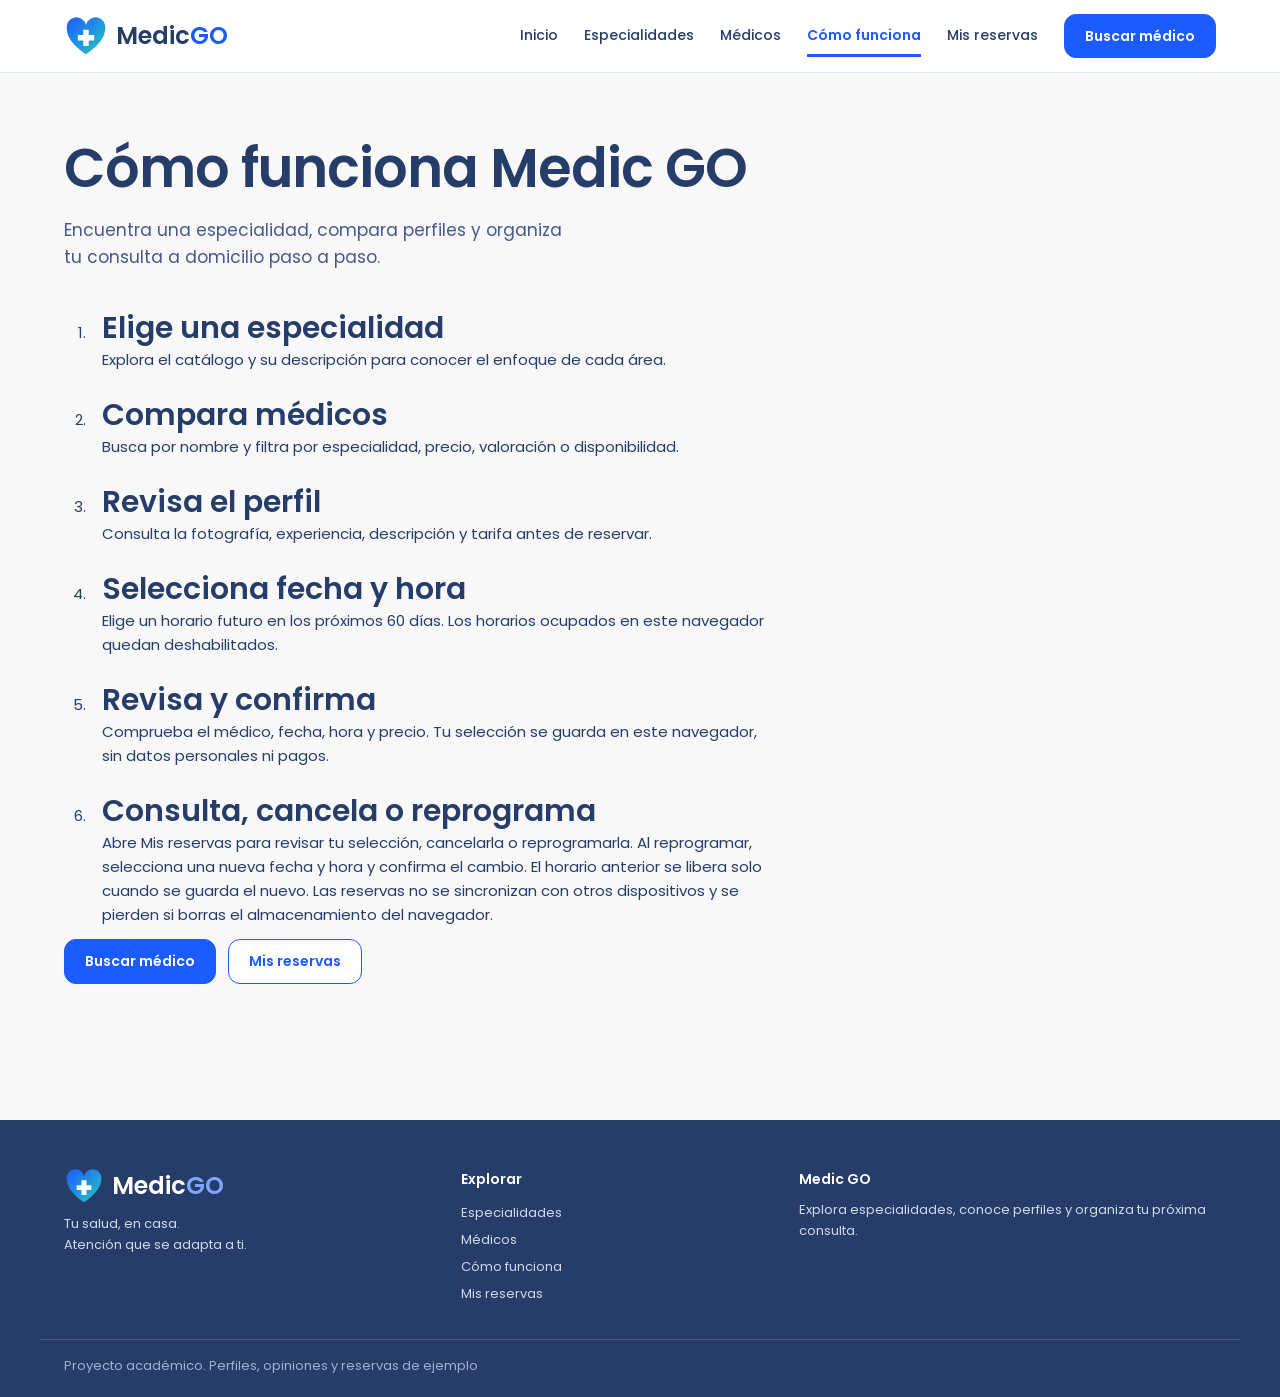
==== como-funciona.html @ 57f389d8 "Separa Medic GO en paginas y completa catalogo opiniones y reservas" ====
<!doctype html>
<html lang="es">
<head>
  <meta charset="utf-8">
  <meta name="viewport" content="width=device-width, initial-scale=1">
  <meta name="theme-color" content="#1b5bff">
  <meta name="description" content="Medic GO: encuentra especialidades, conoce nuestros médicos y elige tu horario de atención a domicilio.">
  <title>Medic GO · Cómo funciona</title>
  <!-- Poppins desde Google Fonts (temporal). Si falla, se usa Arial. -->
  <link rel="preconnect" href="https://fonts.googleapis.com">
  <link rel="preconnect" href="https://fonts.gstatic.com" crossorigin>
  <link rel="stylesheet" href="https://fonts.googleapis.com/css2?family=Poppins:wght@400;500;600&display=swap">
  <link rel="stylesheet" href="css/styles.css">
  <script src="js/data.js" defer></script>
  <script src="js/app.js" defer></script>
</head>
<body>
  <!-- Identidad visual compartida del proyecto. -->
  <svg width="0" height="0" style="position:absolute" aria-hidden="true">
    <defs><linearGradient id="lg" x1="0" y1="0" x2="1" y2="1"><stop offset="0" stop-color="#1b5bff"/><stop offset="1" stop-color="#27c9c0"/></linearGradient></defs>
    <symbol id="logo" viewBox="0 0 48 44"><path d="M24 42S3 29 3 14.5A10.5 10.5 0 0 1 24 10a10.5 10.5 0 0 1 21 4.5C45 29 24 42 24 42z" fill="url(#lg)"/><path d="M21 15h6v6h6v6h-6v6h-6v-6h-6v-6h6z" fill="#fff"/></symbol>
  </svg>

  <a class="skip" href="#contenido">Saltar al contenido</a>

  <header class="site-header" id="inicio-top">
    <div class="container bar">
      <a class="brand" href="index.html" aria-label="Medic GO, ir al inicio"><svg width="44" height="40"><use href="#logo"/></svg><span>Medic<b>GO</b></span></a>
      <button class="menu-btn" id="menu-btn" aria-expanded="false" aria-controls="main-nav" aria-label="Abrir menú"><span></span><span></span><span></span></button>
      <nav class="nav" id="main-nav" aria-label="Navegación principal">
        <a href="index.html">Inicio</a>
        <a href="especialidades.html">Especialidades</a>
        <a href="medicos.html">Médicos</a>
        <a aria-current="page" href="como-funciona.html">Cómo funciona</a>
        <a href="mis-reservas.html">Mis reservas</a>

        <a class="btn" href="medicos.html">Buscar médico</a>
      </nav>
    </div>
  </header>

  <main id="contenido"><section class="section container"><h1>Cómo funciona Medic GO</h1><p class="lead">Encuentra una especialidad, compara perfiles y organiza tu consulta a domicilio paso a paso.</p><ol class="guide"><li><h2>Elige una especialidad</h2><p>Explora el catálogo y su descripción para conocer el enfoque de cada área.</p></li><li><h2>Compara médicos</h2><p>Busca por nombre y filtra por especialidad, precio, valoración o disponibilidad.</p></li><li><h2>Revisa el perfil</h2><p>Consulta la fotografía, experiencia, descripción y tarifa antes de reservar.</p></li><li><h2>Selecciona fecha y hora</h2><p>Elige un horario futuro en los próximos 60 días. Los horarios ocupados en este navegador quedan deshabilitados.</p></li><li><h2>Revisa y confirma</h2><p>Comprueba el médico, fecha, hora y precio. Tu selección se guarda en este navegador, sin datos personales ni pagos.</p></li><li><h2>Consulta, cancela o reprograma</h2><p>Abre Mis reservas para revisar tu selección, cancelarla o reprogramarla. Al reprogramar, selecciona una nueva fecha y hora y confirma el cambio. El horario anterior se libera solo cuando se guarda el nuevo. Las reservas no se sincronizan con otros dispositivos y se pierden si borras el almacenamiento del navegador.</p></li></ol><div class="actions"><a class="btn" href="medicos.html">Buscar médico</a><a class="btn2" href="mis-reservas.html">Mis reservas</a></div></section></main>

  <footer class="footer">
    <div class="container foot-grid">
      <div><a class="brand light" href="index.html"><svg width="40" height="36"><use href="#logo"/></svg><span>Medic<b>GO</b></span></a><p>Tu salud, en casa.<br>Atención que se adapta a ti.</p></div>
      <div><h3>Explorar</h3><a href="especialidades.html">Especialidades</a><a href="medicos.html">Médicos</a><a href="como-funciona.html">Cómo funciona</a><a href="mis-reservas.html">Mis reservas</a></div>
      <div><h3>Medic GO</h3><p>Explora especialidades, conoce perfiles y organiza tu próxima consulta.</p></div>
    </div>
    <p class="copy container">Proyecto académico. Perfiles, opiniones y reservas de ejemplo</p>
  </footer>
  <div id="toast" role="status" aria-live="polite"></div>
</body>
</html>
---- css/styles.css ----
/* COLORES Y CONFIGURACIÓN */
:root {
  --blue: #1b5bff;
  --blue-d: #104ae5;
  --navy: #263d69;
  --hero: #dbe7ff;
  --soft: #edf3ff;
  --bg: #f8f8f9;
  --gray: #6b7790;
  --line: #dae7ff;
  --sand: #fff3d6;
  --r: 16px;
  --max: 1200px;
}

* {
  box-sizing: border-box;
}

[hidden] {
  display: none !important;
}

html {
  scroll-behavior: smooth;
  scroll-padding-top: 90px;
}

body {
  margin: 0;
  font-family: Poppins, Arial, sans-serif;
  font-size: 15px;
  line-height: 1.6;
  color: var(--navy);
  background: var(--bg);
}

h1, h2, h3, p, ul, ol {
  margin: 0;
}

ul, ol {
  padding: 0;
  list-style: none;
}

h1 {
  font-size: clamp(32px, 4.6vw, 54px);
  line-height: 1.15;
  font-weight: 600;
  letter-spacing: -1px;
}

h2 {
  font-size: clamp(22px, 2.6vw, 30px);
  line-height: 1.3;
  font-weight: 600;
}

h3 {
  font-size: 16px;
  font-weight: 600;
}

a {
  color: inherit;
}

button, input, select {
  font-family: inherit;
}

.muted {
  color: var(--gray);
}

:focus-visible {
  outline: 3px solid #91b1ff;
  outline-offset: 3px;
}

.container {
  width: 100%;
  max-width: var(--max);
  margin: 0 auto;
  padding: 0 24px;
}

.skip {
  position: absolute;
  left: -999px;
  top: 8px;
  background: white;
  padding: 8px 14px;
  border-radius: 8px;
  z-index: 100;
}

.skip:focus {
  left: 8px;
}

/* BOTONES */
.btn, .btn2 {
  display: inline-flex;
  align-items: center;
  justify-content: center;
  gap: 8px;
  min-height: 44px;
  padding: 10px 20px;
  border-radius: 12px;
  font-size: 14px;
  font-weight: 600;
  text-decoration: none;
  cursor: pointer;
  border: 1px solid var(--blue);
  transition: background .2s, transform .2s;
}

.btn {
  background: var(--blue);
  color: white;
}

.btn:hover {
  background: var(--blue-d);
  transform: translateY(-1px);
}

.btn2 {
  background: white;
  color: var(--blue);
}

.btn2:hover {
  background: var(--soft);
}

.big {
  min-height: 52px;
  padding: 12px 28px;
  font-size: 15px;
}

.full {
  width: 100%;
  margin-top: 20px;
}

/* ENCABEZADO */
.site-header {
  position: sticky;
  top: 0;
  z-index: 50;
  background: #ffffffee;
  backdrop-filter: blur(10px);
  border-bottom: 1px solid var(--line);
}

.bar {
  display: flex;
  align-items: center;
  justify-content: space-between;
  gap: 20px;
  min-height: 72px;
}

.brand {
  display: flex;
  align-items: center;
  gap: 8px;
  text-decoration: none;
  font-size: 24px;
  font-weight: 600;
  line-height: 1;
}

.brand b {
  color: var(--blue);
  font-weight: 600;
}

.nav {
  display: flex;
  align-items: center;
  gap: 26px;
}

.nav > a:not(.btn) {
  text-decoration: none;
  font-size: 14px;
  font-weight: 500;
  padding: 6px 0;
  border-bottom: 2px solid transparent;
}

.nav > a:not(.btn):hover {
  color: var(--blue);
  border-color: var(--blue);
}

.menu-btn {
  display: none;
  width: 44px;
  height: 44px;
  border: 1px solid var(--line);
  border-radius: 12px;
  background: white;
  cursor: pointer;
  flex-direction: column;
  justify-content: center;
  align-items: center;
  gap: 5px;
}

.menu-btn span {
  width: 20px;
  height: 2px;
  background: var(--navy);
  border-radius: 2px;
  transition: .2s;
}

.menu-btn[aria-expanded="true"] span:nth-child(1) {
  transform: translateY(7px) rotate(45deg);
}

.menu-btn[aria-expanded="true"] span:nth-child(2) {
  opacity: 0;
}

.menu-btn[aria-expanded="true"] span:nth-child(3) {
  transform: translateY(-7px) rotate(-45deg);
}

/* PORTADA */
.hero {
  background: linear-gradient(135deg, var(--hero), #eef4ff);
  padding: 64px 0 90px;
}

.hero-grid {
  display: grid;
  grid-template-columns: 1.05fr .95fr;
  gap: 48px;
  align-items: center;
}

.eyebrow {
  display: inline-block;
  font-size: 12px;
  font-weight: 600;
  letter-spacing: 1.5px;
  text-transform: uppercase;
  color: var(--blue);
  margin-bottom: 14px;
}

.lead {
  font-size: 17px;
  color: #46598a;
  margin: 18px 0 26px;
  max-width: 520px;
}

.actions {
  display: flex;
  gap: 12px;
  flex-wrap: wrap;
}

.chips {
  display: flex;
  gap: 10px;
  flex-wrap: wrap;
  margin-top: 24px;
}

.chips li {
  font-size: 12px;
  background: white;
  border: 1px solid var(--line);
  border-radius: 20px;
  padding: 5px 14px;
}

.chips li::before {
  content: "✓ ";
  color: var(--blue);
  font-weight: 600;
}

.art {
  position: relative;
  min-height: 380px;
  display: grid;
  place-items: center;
  padding: 14px;
}

.hero-photo {
  width: 100%;
  height: 400px;
  object-fit: cover;
  object-position: center 25%;
  border-radius: 32px 100px 32px 32px;
  box-shadow: 0 24px 50px #263d6920;
  background: var(--soft);
}

.art-chip, .art-card {
  position: absolute;
  background: white;
  border: 1px solid var(--line);
  border-radius: 14px;
  box-shadow: 0 10px 30px #263d6914;
  font-size: 12px;
}

.art-chip {
  top: 30px;
  right: 0;
  padding: 7px 14px;
  font-weight: 500;
}

.art-card {
  padding: 12px 16px;
  display: flex;
  flex-direction: column;
  line-height: 1.35;
}

.art-card b {
  font-size: 14px;
}

.art-card span {
  color: var(--gray);
  font-size: 11px;
}

.art-card.cal {
  left: -10px;
  bottom: 40px;
}

/* BUSCADOR */
.search-wrap {
  margin-top: -34px;
  position: relative;
  z-index: 2;
}

.search {
  display: flex;
  align-items: center;
  gap: 12px;
  background: white;
  border: 1px solid var(--line);
  border-radius: 16px;
  padding: 8px 8px 8px 20px;
  box-shadow: 0 12px 40px #263d6914;
  color: var(--blue);
}

.search input {
  flex: 1;
  min-width: 0;
  border: 0;
  background: none;
  font-size: 15px;
  color: var(--navy);
  padding: 10px 0;
}

.search input::placeholder {
  color: var(--gray);
}

.hint {
  font-size: 11px;
  color: var(--gray);
  margin: 8px 0 0 6px;
}

/* SECCIONES */
.section {
  padding: 64px 24px 8px;
}

.head {
  display: flex;
  align-items: flex-end;
  justify-content: space-between;
  gap: 16px;
  margin-bottom: 24px;
}

.tiles {
  display: grid;
  grid-template-columns: repeat(4, 1fr);
  gap: 16px;
}

.tile {
  display: flex;
  align-items: center;
  gap: 16px;
  background: white;
  border: 1px solid var(--line);
  border-radius: var(--r);
  padding: 18px;
  text-align: left;
  font: inherit;
  color: inherit;
  cursor: pointer;
  text-decoration: none;
  transition: .2s;
}

.tile:hover {
  border-color: #aac5ff;
  box-shadow: 0 10px 28px #1b5bff18;
  transform: translateY(-2px);
}

.tile .ic {
  width: 52px;
  height: 52px;
  border-radius: 50%;
  display: grid;
  place-items: center;
  flex-shrink: 0;
  background: var(--t, #edf3ff);
  color: var(--c, #1b5bff);
}

.tile b {
  display: block;
  font-size: 14px;
  font-weight: 600;
  line-height: 1.3;
}

.tile small {
  display: block;
  font-size: 11px;
  color: var(--gray);
  line-height: 1.4;
  margin-top: 2px;
}

.empty {
  text-align: center;
  color: var(--gray);
  padding: 24px;
}

/* Los destinos de navegación quedan visibles bajo la cabecera fija. */
section[id], #contenido {
  scroll-margin-top: 8px;
}

.dialog-actions {
  display: flex;
  flex-wrap: wrap;
  gap: 12px;
  margin-top: 16px;
}

.dialog-actions > button {
  flex: 1 1 160px;
}

#clear-filters {
  margin-bottom: 12px;
}

/* CÓMO FUNCIONA */
.steps-band {
  background: white;
  border-block: 1px solid var(--line);
  margin-top: 56px;
  padding: 56px 0;
}

.steps-band h2 {
  text-align: center;
  margin-bottom: 32px;
}

.steps {
  display: grid;
  grid-template-columns: repeat(4, 1fr);
  gap: 20px;
}

.steps li {
  text-align: center;
  padding: 8px 14px;
}

.steps span {
  width: 48px;
  height: 48px;
  border-radius: 50%;
  background: var(--blue);
  color: white;
  font-weight: 600;
  font-size: 18px;
  display: grid;
  place-items: center;
  margin: 0 auto 12px;
}

.steps p {
  font-size: 13px;
  color: var(--gray);
}

/* FILTROS */
.filters {
  display: grid;
  grid-template-columns: repeat(3, 1fr);
  gap: 18px;
  padding: 24px;
  background: white;
  border: 1px solid var(--line);
  border-radius: 16px;
  margin-bottom: 16px;
}

.filters label, .field {
  display: flex;
  flex-direction: column;
  gap: 8px;
  font-weight: 500;
  font-size: 13px;
}

select, input[type="date"] {
  width: 100%;
  padding: 12px;
  border: 1px solid #bdcdef;
  border-radius: 10px;
  font: inherit;
  color: var(--navy);
  background: white;
}

#result-count {
  margin-bottom: 18px;
}

.load-more {
  display: flex;
  margin: 24px auto 0;
}

/* TARJETAS DE MÉDICOS */
.docs {
  display: grid;
  grid-template-columns: repeat(3, 1fr);
  gap: 20px;
}

.doc {
  position: relative;
  background: white;
  border: 1px solid var(--line);
  border-radius: var(--r);
  padding: 22px;
  display: flex;
  flex-direction: column;
  gap: 10px;
  font-size: 13px;
}

.doctor-photo {
  width: 100%;
  height: 220px;
  object-fit: contain;
  object-position: center;
  border-radius: 12px;
  margin-bottom: 12px;
  background: var(--soft);
}

.doc-top {
  display: flex;
  align-items: center;
  gap: 14px;
  margin-bottom: 6px;
}

.doc h3 {
  font-size: 16px;
}

.doc .sp {
  color: var(--gray);
}

.pill {
  display: inline-flex;
  align-items: center;
  gap: 6px;
  font-size: 11px;
  border: 1px solid var(--line);
  border-radius: 20px;
  padding: 2px 11px;
  align-self: flex-start;
  background: white;
}

.pill::before {
  content: "";
  width: 6px;
  height: 6px;
  border-radius: 50%;
  background: var(--blue);
}

.price {
  font-size: 20px;
  font-weight: 600;
  margin-top: 4px;
}

.price small {
  font-size: 11px;
  font-weight: 400;
  color: var(--gray);
}

.doc .btn {
  margin-top: auto;
}

/* BLOQUES DE INFORMACIÓN */
.bands {
  display: grid;
  grid-template-columns: 1fr 1fr;
  gap: 20px;
  margin-top: 56px;
}

.band {
  display: flex;
  align-items: center;
  gap: 16px;
  border-radius: var(--r);
  padding: 24px;
  flex-wrap: wrap;
}

.band div {
  flex: 1;
  min-width: 200px;
}

.band p {
  font-size: 13px;
  margin-top: 4px;
}

.band.blue {
  background: #dde8ff;
}

.band.sand {
  background: var(--sand);
  border: 1px solid #f2dfac;
}

.ico {
  width: 48px;
  height: 48px;
  border-radius: 14px;
  background: white;
  color: var(--blue);
  display: grid;
  place-items: center;
  font-size: 22px;
  flex-shrink: 0;
}

/* MIS RESERVAS */
.booking {
  display: flex;
  align-items: center;
  gap: 16px;
  background: white;
  border: 1px solid var(--line);
  border-radius: var(--r);
  padding: 16px 20px;
  margin-bottom: 12px;
  flex-wrap: wrap;
}

.booking div {
  flex: 1;
  min-width: 180px;
}

.booking p {
  font-size: 12px;
  color: var(--gray);
}

.tag {
  font-size: 11px;
  background: var(--sand);
  color: #6b4c0c;
  border-radius: 8px;
  padding: 3px 10px;
}

.tag.x {
  background: #f5eded;
  color: #9a4d4d;
}

.noreserv {
  text-align: center;
  background: white;
  border: 1px dashed #aac5ff;
  border-radius: var(--r);
  padding: 40px 20px;
}

.noreserv p {
  color: var(--gray);
  margin: 6px 0 16px;
}

/* VENTANAS DE PERFIL Y RESERVA */
dialog {
  position: fixed;
  width: min(620px, calc(100% - 28px));
  max-height: 90dvh;
  overflow: auto;
  border: 1px solid var(--line);
  border-radius: 24px;
  padding: 36px;
  color: var(--navy);
  background: white;
  box-shadow: 0 24px 100px #101e4c40;
}

dialog::backdrop {
  background: #15254288;
  backdrop-filter: blur(4px);
}

dialog h2 {
  margin: 12px 0;
}

dialog p {
  margin: 10px 0;
}

.close-dialog {
  position: absolute;
  right: 12px;
  top: 12px;
  width: 40px;
  height: 40px;
  border: 0;
  border-radius: 50%;
  background: var(--soft);
  color: var(--navy);
  font-size: 28px;
  cursor: pointer;
  z-index: 2;
}

.profile-photo {
  display: block;
  width: 150px;
  height: 150px;
  object-fit: contain;
  object-position: center;
  background: var(--soft);
  border-radius: 24px;
  margin-bottom: 20px;
}

.profile-bio {
  color: var(--gray);
}

.profile-stats {
  display: grid;
  grid-template-columns: 1fr 1fr;
  gap: 12px;
  margin: 24px 0;
}

.profile-stats div {
  background: var(--soft);
  padding: 16px;
  border-radius: 12px;
}

.profile-stats small {
  display: block;
}

.field {
  margin: 24px 0;
}

fieldset {
  padding: 0;
  margin: 16px 0;
  border: 0;
}

legend {
  margin-bottom: 12px;
  font-weight: 500;
  font-size: 14px;
}

.time-grid {
  display: grid;
  grid-template-columns: repeat(4, 1fr);
  gap: 10px;
}

.time-slot {
  position: relative;
}

.time-slot input {
  position: absolute;
  opacity: 0;
  width: 100%;
  height: 100%;
  margin: 0;
}

.time-slot span {
  display: block;
  text-align: center;
  border: 1px solid var(--line);
  border-radius: 10px;
  padding: 10px;
  color: var(--blue);
  cursor: pointer;
}

.time-slot input:checked + span {
  background: var(--blue);
  color: white;
}

.time-slot input:disabled + span {
  color: #a4adbb;
  background: #f1f3f6;
  text-decoration: line-through;
  cursor: not-allowed;
}

.time-slot input:focus-visible + span {
  outline: 3px solid #91b1ff;
  outline-offset: 2px;
}

.summary {
  background: var(--soft);
  border: 1px solid var(--line);
  padding: 20px;
  border-radius: 14px;
  margin: 24px 0;
}

.success-icon {
  width: 64px;
  height: 64px;
  display: grid;
  place-items: center;
  border-radius: 50%;
  background: #ddf7ed;
  color: #13865d;
  font-size: 32px;
}

#form-error {
  color: #ad2338;
}

/* PIE DE PÁGINA */
.footer {
  background: var(--navy);
  color: #cfd9ee;
  margin-top: 80px;
  padding: 48px 0 20px;
}

.foot-grid {
  display: grid;
  grid-template-columns: 1.2fr 1fr 1.4fr;
  gap: 40px;
}

.footer h3 {
  color: white;
  font-size: 14px;
  margin-bottom: 10px;
}

.footer a:not(.brand) {
  display: block;
  text-decoration: none;
  font-size: 13px;
  padding: 3px 0;
}

.footer a:hover {
  color: white;
  text-decoration: underline;
}

.footer p {
  font-size: 13px;
}

.foot-grid a {
  width: fit-content;
}

.brand.light {
  color: white;
  margin-bottom: 10px;
}

.brand.light b {
  color: #7fa5ff;
}

.copy {
  margin-top: 32px;
  border-top: 1px solid #ffffff22;
  padding-top: 16px;
  font-size: 11px;
  color: #9fb0d3;
}

/* NOTIFICACIONES */
#toast {
  position: fixed;
  left: 50%;
  bottom: 28px;
  transform: translateX(-50%) translateY(20px);
  background: var(--navy);
  color: white;
  padding: 12px 20px;
  border-radius: 12px;
  font-size: 13px;
  opacity: 0;
  pointer-events: none;
  transition: .25s;
  z-index: 99;
  max-width: 90%;
  text-align: center;
}

#toast.show {
  opacity: 1;
  transform: translateX(-50%);
}

/* ADAPTACIÓN A TABLET */
@media (max-width: 1100px) {
  .nav {
    gap: 14px;
  }

  .nav > a:not(.btn) {
    font-size: 12px;
  }
}

@media (max-width: 1000px) {
  .tiles, .docs, .steps {
    grid-template-columns: repeat(2, 1fr);
  }

  .hero-grid {
    grid-template-columns: 1fr;
  }

  .art {
    min-height: 320px;
  }

  .bands {
    grid-template-columns: 1fr;
  }

  .foot-grid {
    grid-template-columns: 1fr 1fr;
  }
}

/* MENÚ EN CELULAR */
@media (max-width: 860px) {
  .menu-btn {
    display: flex;
  }

  .nav {
    display: none;
    position: absolute;
    left: 0;
    right: 0;
    top: 100%;
    background: white;
    border-bottom: 1px solid var(--line);
    flex-direction: column;
    align-items: stretch;
    gap: 0;
    padding: 8px 24px 20px;
    box-shadow: 0 16px 30px #263d6916;
  }

  .nav.open {
    display: flex;
  }

  .nav > a:not(.btn) {
    padding: 14px 0;
    border-bottom: 1px solid var(--soft);
    font-size: 14px;
  }

  .nav .btn {
    margin-top: 10px;
  }
}

@media (max-width: 600px) {
  .filters {
    grid-template-columns: 1fr;
    padding: 18px;
  }

  .hero-photo {
    height: 330px;
  }

  .art-card.cal {
    left: 0;
  }

  .time-grid {
    grid-template-columns: repeat(2, 1fr);
  }

  dialog {
    padding: 28px 20px;
  }

  .doctor-photo {
    height: 260px;
  }

  .hero h1 {
    font-size: 38px;
  }

  .hero .lead {
    font-size: 16px;
  }
}

@media (max-width: 560px) {
  .container {
    padding: 0 16px;
  }

  .section {
    padding: 44px 16px 4px;
  }

  .hero {
    padding: 40px 0 70px;
  }

  .tiles, .docs, .steps, .foot-grid {
    grid-template-columns: 1fr;
  }

  .actions .btn, .actions .btn2 {
    flex: 1;
  }

  .search .btn {
    padding: 10px 14px;
  }

  .head {
    flex-direction: column;
    align-items: flex-start;
  }
}

@media (prefers-reduced-motion: reduce) {
  html {
    scroll-behavior: auto;
  }

  * {
    transition: none !important;
  }
}

/* Páginas independientes */
.nav a[aria-current="page"] { color: var(--primary, #1b5bff); font-weight:600; box-shadow:0 3px #1b5bff; }
main { min-height:55vh; padding-bottom:48px; }
.detail-page { max-width:760px; margin:32px auto; padding:32px; background:#fff; border:1px solid #e3eaf5; border-radius:24px; }
.detail-page .profile-photo { max-width:100%; }
.filters input { width:100%; min-width:0; padding:12px; border:1px solid #cad6e8; border-radius:10px; font:inherit; }
.guide { padding-left:26px; max-width:850px; }
.guide li { padding:12px; }
@media(max-width:600px){.detail-page{width:calc(100% - 32px);padding:24px 16px;}.detail-page .profile-photo{float:none;} }

.doc-description { font-size:13px; color:var(--gray); flex-grow:1; }
.rating-link { display:block; color:var(--blue); padding:10px 0; font-size:14px; text-decoration:underline; text-underline-offset:3px; }
.rating-link:hover { color:var(--blue-d); }
.reviews-section { margin-top:40px; padding-top:32px; border-top:1px solid var(--line); scroll-margin-top:100px; }
.review-overview { display:grid; grid-template-columns:1fr 1.4fr; gap:24px; align-items:center; margin:24px 0; }
.rating-average { font-size:48px; color:var(--blue); }
.rating-row { display:flex; align-items:center; gap:12px; font-size:13px; margin:6px 0; }
.rating-row meter { flex:1; min-width:0; accent-color:var(--blue); }
.review-order { margin:24px 0; max-width:260px; }
.review { padding:20px 0; border-top:1px solid var(--line); }
.review .head { gap:12px; margin-bottom:8px; }
.review time { font-size:12px; color:var(--gray); }
.stars { color:var(--blue); font-size:19px; letter-spacing:2px; }
.availability-note { margin:20px 0 0; }
.back-link { display:block; margin-bottom:24px; color:var(--blue); }
.booking-photo { width:68px; height:82px; object-fit:contain; border-radius:12px; background:var(--soft); }
.booking-actions { display:flex; gap:10px; flex-wrap:wrap; }
.booking > div { min-width:0; }
.booking small { overflow-wrap:anywhere; }
.booking h3 a { color:var(--navy); }
.detail-page h1 { font-size:clamp(26px,5vw,38px); margin-bottom:16px; }
.detail-page h2 { font-size:23px; }
.guide { list-style:decimal; }
.guide p { max-width:75ch; }
#reservation-form { margin-top:24px; }
.doc .btn { margin-top:12px; }
main > .search-wrap:first-child { margin-top:32px; }
@media(max-width:600px) {
  .review-overview { grid-template-columns:1fr; gap:12px; }
  .booking { display:grid; grid-template-columns:68px minmax(0,1fr); align-items:start; }
  .booking .tag { grid-column:2; justify-self:start; }
  .booking .booking-actions { grid-column:1 / -1; width:100%; }
  .booking-actions .btn2 { flex:1 1 130px; text-align:center; }
}
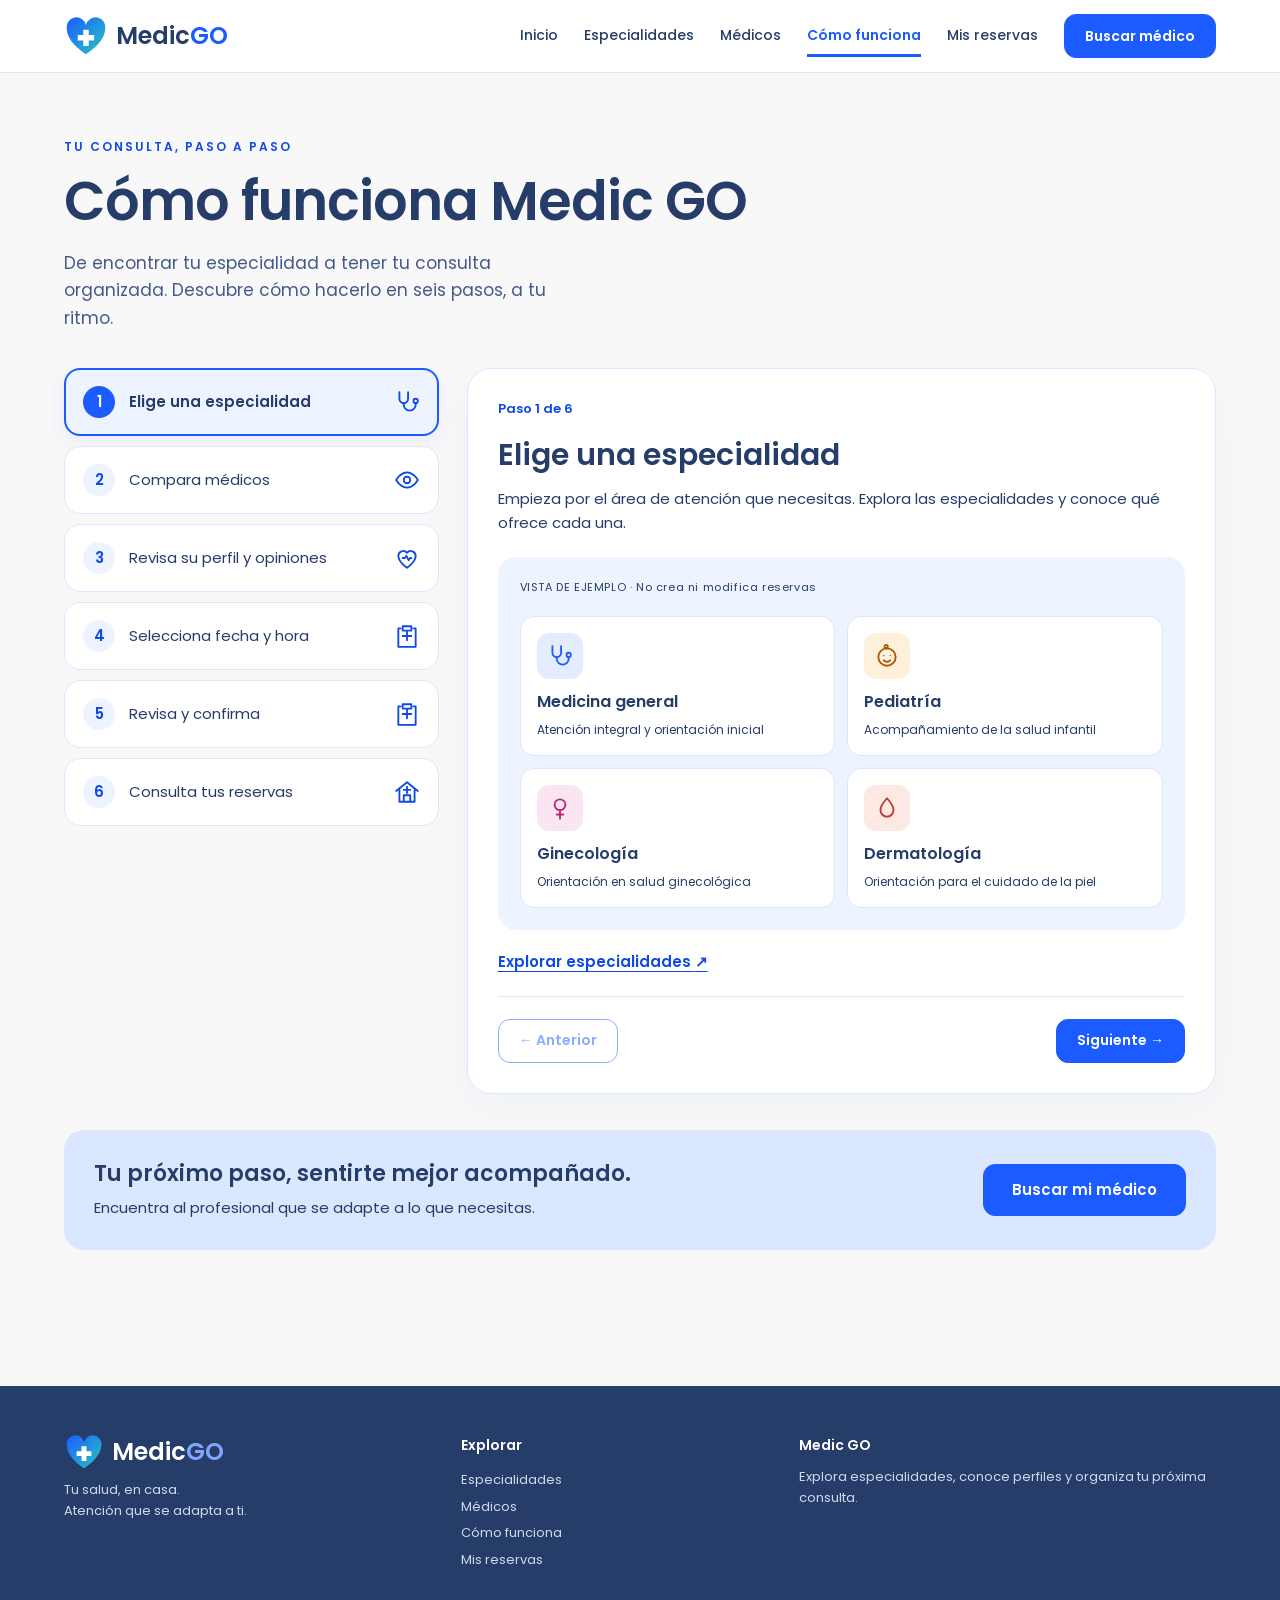
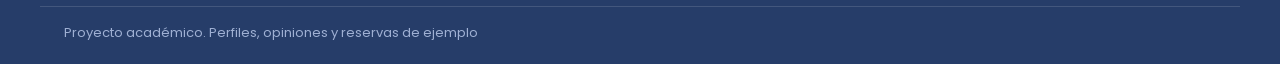
==== commit fcbe9276: "Mejora Cómo funciona con guía interactiva accesible" ====
--- a/como-funciona.html
+++ b/como-funciona.html
@@ -11,8 +11,10 @@
   <link rel="preconnect" href="https://fonts.gstatic.com" crossorigin>
   <link rel="stylesheet" href="https://fonts.googleapis.com/css2?family=Poppins:wght@400;500;600&display=swap">
   <link rel="stylesheet" href="css/styles.css">
+  <link rel="stylesheet" href="css/guia.css">
   <script src="js/data.js" defer></script>
   <script src="js/app.js" defer></script>
+  <script src="js/guia.js" defer></script>
 </head>
 <body>
   <!-- Identidad visual compartida del proyecto. -->
@@ -39,7 +41,21 @@
     </div>
   </header>
 
-  <main id="contenido"><section class="section container"><h1>Cómo funciona Medic GO</h1><p class="lead">Encuentra una especialidad, compara perfiles y organiza tu consulta a domicilio paso a paso.</p><ol class="guide"><li><h2>Elige una especialidad</h2><p>Explora el catálogo y su descripción para conocer el enfoque de cada área.</p></li><li><h2>Compara médicos</h2><p>Busca por nombre y filtra por especialidad, precio, valoración o disponibilidad.</p></li><li><h2>Revisa el perfil</h2><p>Consulta la fotografía, experiencia, descripción y tarifa antes de reservar.</p></li><li><h2>Selecciona fecha y hora</h2><p>Elige un horario futuro en los próximos 60 días. Los horarios ocupados en este navegador quedan deshabilitados.</p></li><li><h2>Revisa y confirma</h2><p>Comprueba el médico, fecha, hora y precio. Tu selección se guarda en este navegador, sin datos personales ni pagos.</p></li><li><h2>Consulta, cancela o reprograma</h2><p>Abre Mis reservas para revisar tu selección, cancelarla o reprogramarla. Al reprogramar, selecciona una nueva fecha y hora y confirma el cambio. El horario anterior se libera solo cuando se guarda el nuevo. Las reservas no se sincronizan con otros dispositivos y se pierden si borras el almacenamiento del navegador.</p></li></ol><div class="actions"><a class="btn" href="medicos.html">Buscar médico</a><a class="btn2" href="mis-reservas.html">Mis reservas</a></div></section></main>
+  <main id="contenido" class="how-guide">
+    <section class="section container">
+      <div class="guide-intro"><span class="guide-eyebrow">TU CONSULTA, PASO A PASO</span><h1>Cómo funciona Medic GO</h1><p class="lead">De encontrar tu especialidad a tener tu consulta organizada. Descubre cómo hacerlo en seis pasos, a tu ritmo.</p></div>
+      <div class="guide-layout" id="interactive-guide" hidden>
+        <nav class="guide-steps" aria-label="Pasos de la guía"><ol id="guide-steps"></ol></nav>
+        <div class="guide-card">
+          <p class="guide-progress" id="guide-progress" role="status" aria-live="polite" aria-atomic="true">Paso 1 de 6</p>
+          <div id="guide-panel" role="region" aria-labelledby="guide-title" tabindex="-1"></div>
+          <div class="guide-controls"><button class="btn2" id="guide-prev" type="button">← Anterior</button><button class="btn" id="guide-next" type="button">Siguiente →</button></div>
+        </div>
+      </div>
+      <noscript><p>Explora las <a href="especialidades.html">especialidades</a>, compara <a href="medicos.html">médicos</a>, revisa su perfil y opiniones, elige fecha y hora y confirma tu consulta. Después puedes <a href="mis-reservas.html">consultar tus reservas</a>.</p></noscript>
+      <div class="guide-finish"><div><h2>Tu próximo paso, sentirte mejor acompañado.</h2><p>Encuentra al profesional que se adapte a lo que necesitas.</p></div><a class="btn big" href="medicos.html">Buscar mi médico</a></div>
+    </section>
+  </main>
 
   <footer class="footer">
     <div class="container foot-grid">
--- a/css/styles.css
+++ b/css/styles.css
@@ -306,6 +306,53 @@
   border-radius: 32px 100px 32px 32px;
   box-shadow: 0 24px 50px #263d6920;
   background: var(--soft);
+}
+
+/* Fotografía del inicio: el marco contiene el zoom sin cambiar el flujo. */
+#inicio .hero-photo-frame {
+  width: 100%;
+  aspect-ratio: 4 / 3;
+  overflow: hidden;
+  border-radius: 32px 100px 32px 32px;
+  box-shadow: 0 20px 44px #263d6920;
+  background: var(--soft);
+}
+
+#inicio .hero-photo {
+  display: block;
+  width: 100%;
+  height: 100%;
+  object-fit: cover;
+  object-position: 50% 42%;
+  border-radius: 0;
+  box-shadow: none;
+  transform-origin: 50% 38%;
+  animation: medicgo-photo-breathe 12s ease-in-out infinite;
+}
+
+#inicio .art-chip {
+  animation: medicgo-label-float 8s ease-in-out infinite;
+}
+
+#inicio .art-card.cal {
+  animation: medicgo-label-float 10s ease-in-out -3s infinite;
+}
+
+@keyframes medicgo-photo-breathe {
+  0%, 100% { transform: scale(1); }
+  50% { transform: scale(1.035); }
+}
+
+@keyframes medicgo-label-float {
+  0%, 100% { transform: translateY(0); }
+  50% { transform: translateY(-4px); }
+}
+
+@media (prefers-reduced-motion: reduce) {
+  #inicio .hero-photo, #inicio .art-chip, #inicio .art-card.cal {
+    animation: none;
+    transform: none;
+  }
 }
 
 .art-chip, .art-card {
--- a/css/guia.css
+++ b/css/guia.css
@@ -0,0 +1,55 @@
+﻿.how-guide .guide-intro{max-width:800px;margin-bottom:36px}
+.how-guide .guide-eyebrow{display:block;color:var(--blue-d);font-weight:600;letter-spacing:2px;font-size:12px;margin-bottom:14px}
+.how-guide .lead{margin-top:18px}
+.how-guide .guide-layout{display:grid;grid-template-columns:minmax(260px, .8fr) minmax(0,1.6fr);gap:28px;align-items:start}
+.how-guide .guide-steps ol{display:grid;gap:10px}
+.how-guide .guide-steps button{font:inherit;color:var(--navy);display:flex;align-items:center;gap:14px;width:100%;text-align:left;padding:17px 18px;border:1px solid var(--line);border-radius:16px;background:white;cursor:pointer;transition:background .2s,border-color .2s,box-shadow .2s}
+.how-guide .guide-steps button:hover{border-color:var(--blue)}
+.how-guide .guide-steps button[aria-current]{background:var(--soft);border:2px solid var(--blue);padding:16px 17px;font-weight:600;box-shadow:0 6px 18px #1b5bff12}
+.how-guide .guide-step-number{display:grid;place-items:center;flex:0 0 32px;height:32px;border-radius:50%;background:var(--soft);color:var(--blue-d);font-weight:600}
+.how-guide [aria-current] .guide-step-number{background:var(--blue);color:white}
+.how-guide .guide-step-icon{margin-left:auto;display:flex;color:var(--blue-d)}
+.how-guide .guide-card{background:white;border:1px solid var(--line);border-radius:24px;padding:30px;box-shadow:0 14px 40px #263d6909}
+.how-guide .guide-progress{color:var(--blue-d);font-weight:600;font-size:13px;margin-bottom:16px}
+.how-guide .guide-explanation{margin:12px 0 22px}
+.how-guide .guide-preview{padding:22px;border-radius:18px;background:var(--soft);margin-bottom:20px}
+.how-guide .guide-example-label{font-size:11px;letter-spacing:.6px;margin-bottom:20px;color:var(--navy)}
+.how-guide .guide-specialties{display:grid;grid-template-columns:1fr 1fr;gap:12px}
+.how-guide .guide-specialty{background:white;border:1px solid var(--line);padding:16px;border-radius:14px}
+.how-guide .guide-specialty>span{display:inline-flex;padding:10px;border-radius:12px;margin-bottom:10px}
+.how-guide .guide-specialty p{font-size:12px;margin-top:5px}
+.how-guide .guide-doctor{display:flex;gap:18px;align-items:center}
+.how-guide .guide-doctor img{border-radius:16px;object-fit:cover;flex-shrink:0}
+.how-guide .guide-doctor p{font-size:13px}
+.how-guide .guide-rating{color:var(--blue-d);font-weight:600;margin-top:6px}
+.how-guide .guide-facts{display:flex;flex-wrap:wrap;gap:12px;justify-content:space-between;margin:20px 0;padding:14px;background:white;border-radius:12px}
+.how-guide .guide-review{margin:20px 0 0;background:white;border-radius:14px;padding:18px}
+.how-guide .guide-review p{margin-bottom:12px}
+.how-guide .guide-review footer{font-size:12px}
+.how-guide .guide-days{display:grid;grid-template-columns:repeat(7,1fr);gap:6px;margin:16px 0;text-align:center}
+.how-guide .guide-days span{padding:8px 2px;border-radius:8px;background:white}
+.how-guide .guide-days span:nth-child(-n+7){background:transparent;font-weight:600}
+.how-guide .guide-days .is-selected{background:var(--blue);color:white;font-weight:600}
+.how-guide .guide-times{display:flex;flex-wrap:wrap;gap:10px;margin-top:16px}
+.how-guide .guide-times>*{padding:8px 12px;border:1px solid var(--line);background:white;border-radius:10px}
+.how-guide .guide-times strong{color:var(--blue-d);border-color:var(--blue)}
+.how-guide .guide-summary{margin:14px 0}
+.how-guide .guide-summary>div{display:flex;justify-content:space-between;gap:16px;padding:12px 0;border-bottom:1px solid #c6d6f0}
+.how-guide .guide-summary dt{font-size:13px}
+.how-guide .guide-summary dd{margin:0;text-align:right;font-weight:500}
+.how-guide .guide-note{font-size:13px;margin-top:16px}
+.how-guide .guide-booking-status{display:inline-block;border-radius:10px;padding:10px 14px;background:#d2f3ec;color:#176452;font-weight:600}
+.how-guide .guide-link{font-weight:600;color:var(--blue-d);text-underline-offset:4px}
+.how-guide .guide-controls{display:flex;justify-content:space-between;gap:12px;border-top:1px solid var(--line);padding-top:22px;margin-top:22px}
+.how-guide button:disabled{opacity:.5;cursor:default}
+.how-guide :is(button,a,[tabindex]):focus-visible{outline:3px solid var(--blue-d);outline-offset:5px}
+.how-guide #guide-panel{border-radius:8px;animation:guide-reveal .25s ease}
+.how-guide .guide-finish{display:flex;gap:24px;justify-content:space-between;align-items:center;margin-top:36px;padding:30px;background:var(--hero);border-radius:20px}
+.how-guide .guide-finish h2{font-size:22px;margin-bottom:8px}
+.how-guide .guide-finish a{flex-shrink:0}
+@keyframes guide-reveal{from{opacity:.4;transform:translateY(5px)}to{opacity:1;transform:translateY(0)}}
+@media(max-width:760px){.how-guide .guide-layout{grid-template-columns:1fr;gap:20px}.how-guide .guide-steps ol{grid-template-columns:1fr 1fr}.how-guide .guide-steps button{height:100%;padding:12px;gap:8px;font-size:13px}.how-guide .guide-steps button[aria-current]{padding:11px}.how-guide .guide-step-icon{display:none}.how-guide .guide-card{padding:20px}.how-guide .guide-preview{padding:16px}.how-guide .guide-finish{flex-direction:column;align-items:start;padding:24px}.how-guide .guide-summary>div{flex-direction:column;gap:3px}.how-guide .guide-summary dd{text-align:left}}
+@media(max-width:380px){.how-guide .guide-specialties{grid-template-columns:1fr}.how-guide .guide-doctor{flex-direction:column;align-items:start}.how-guide .guide-steps button{font-size:12px}.how-guide .guide-step-number{flex-basis:26px;height:26px}}
+@media(prefers-reduced-motion:reduce){html{scroll-behavior:auto}.how-guide *{animation:none!important;transition:none!important;scroll-behavior:auto!important}}
+.how-guide .guide-days span:nth-child(8){grid-column:7}
+.how-guide .guide-preview{animation:guide-reveal .25s ease}
